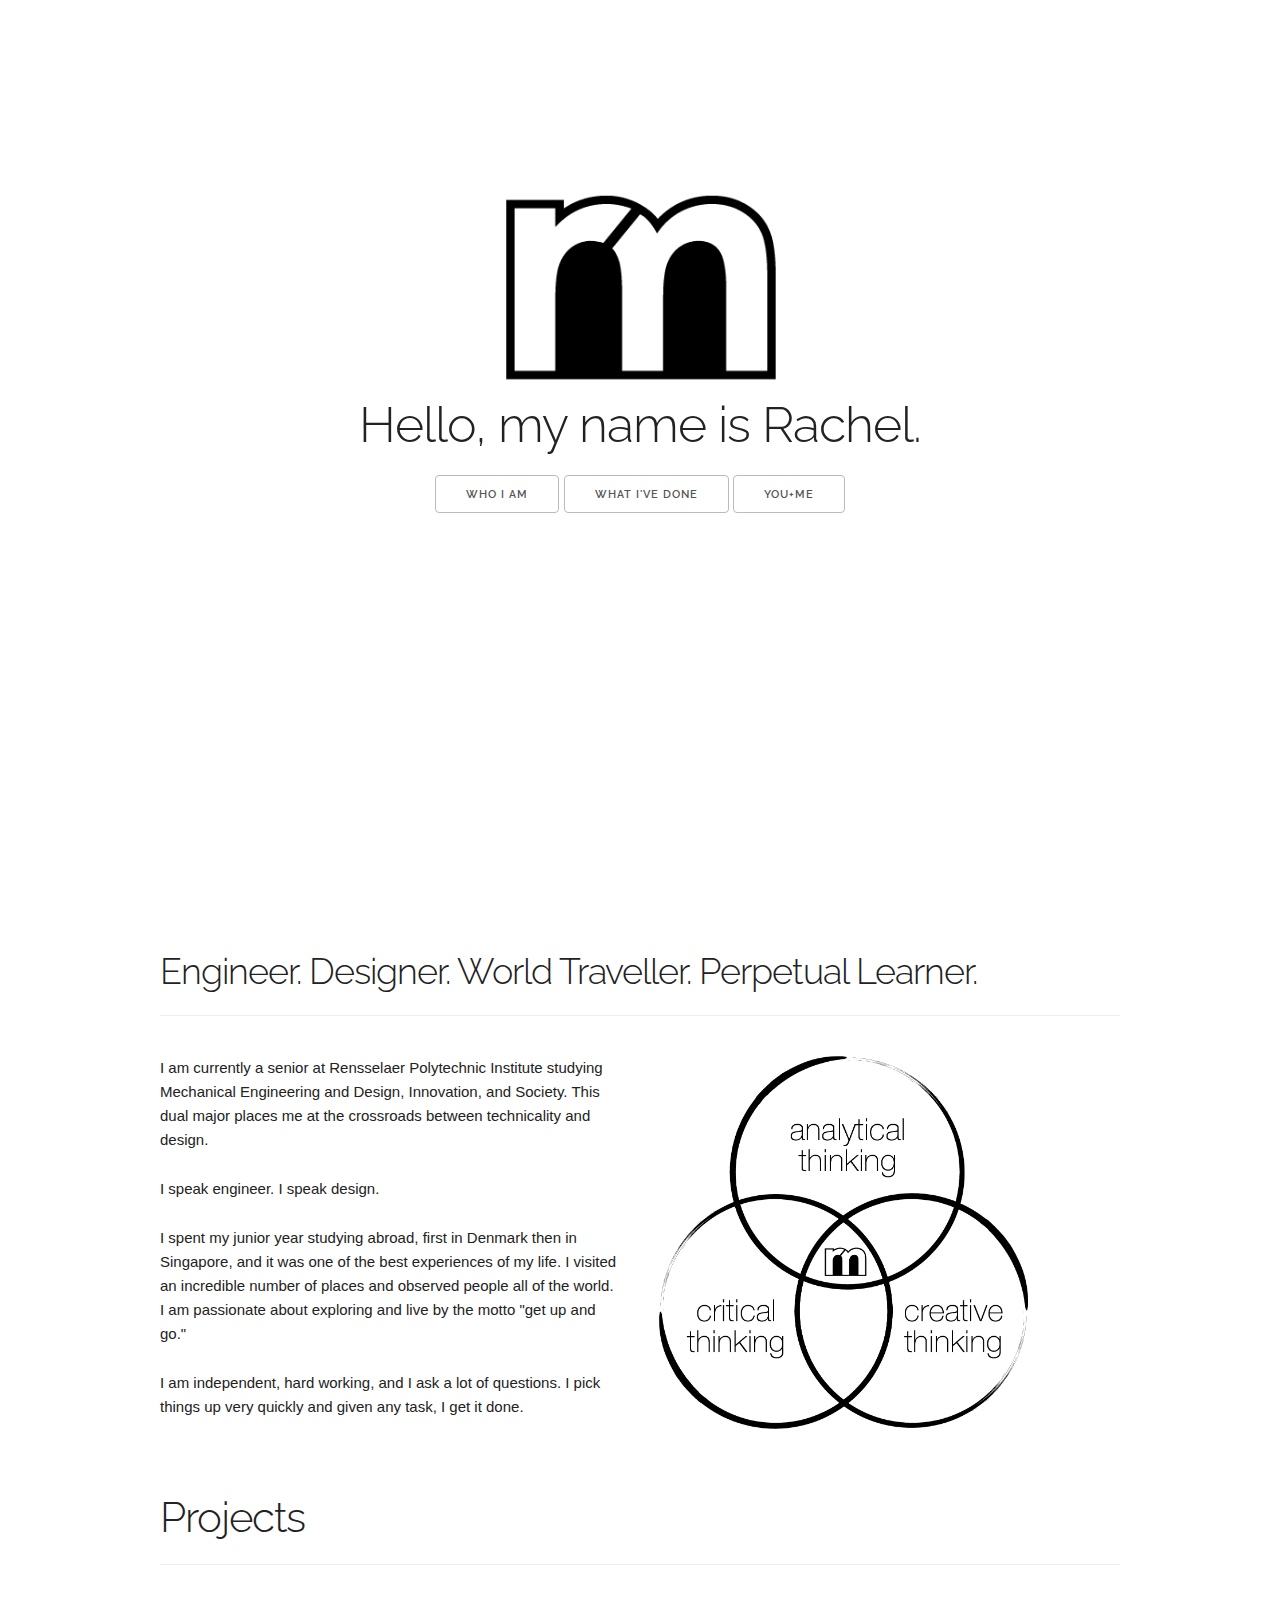
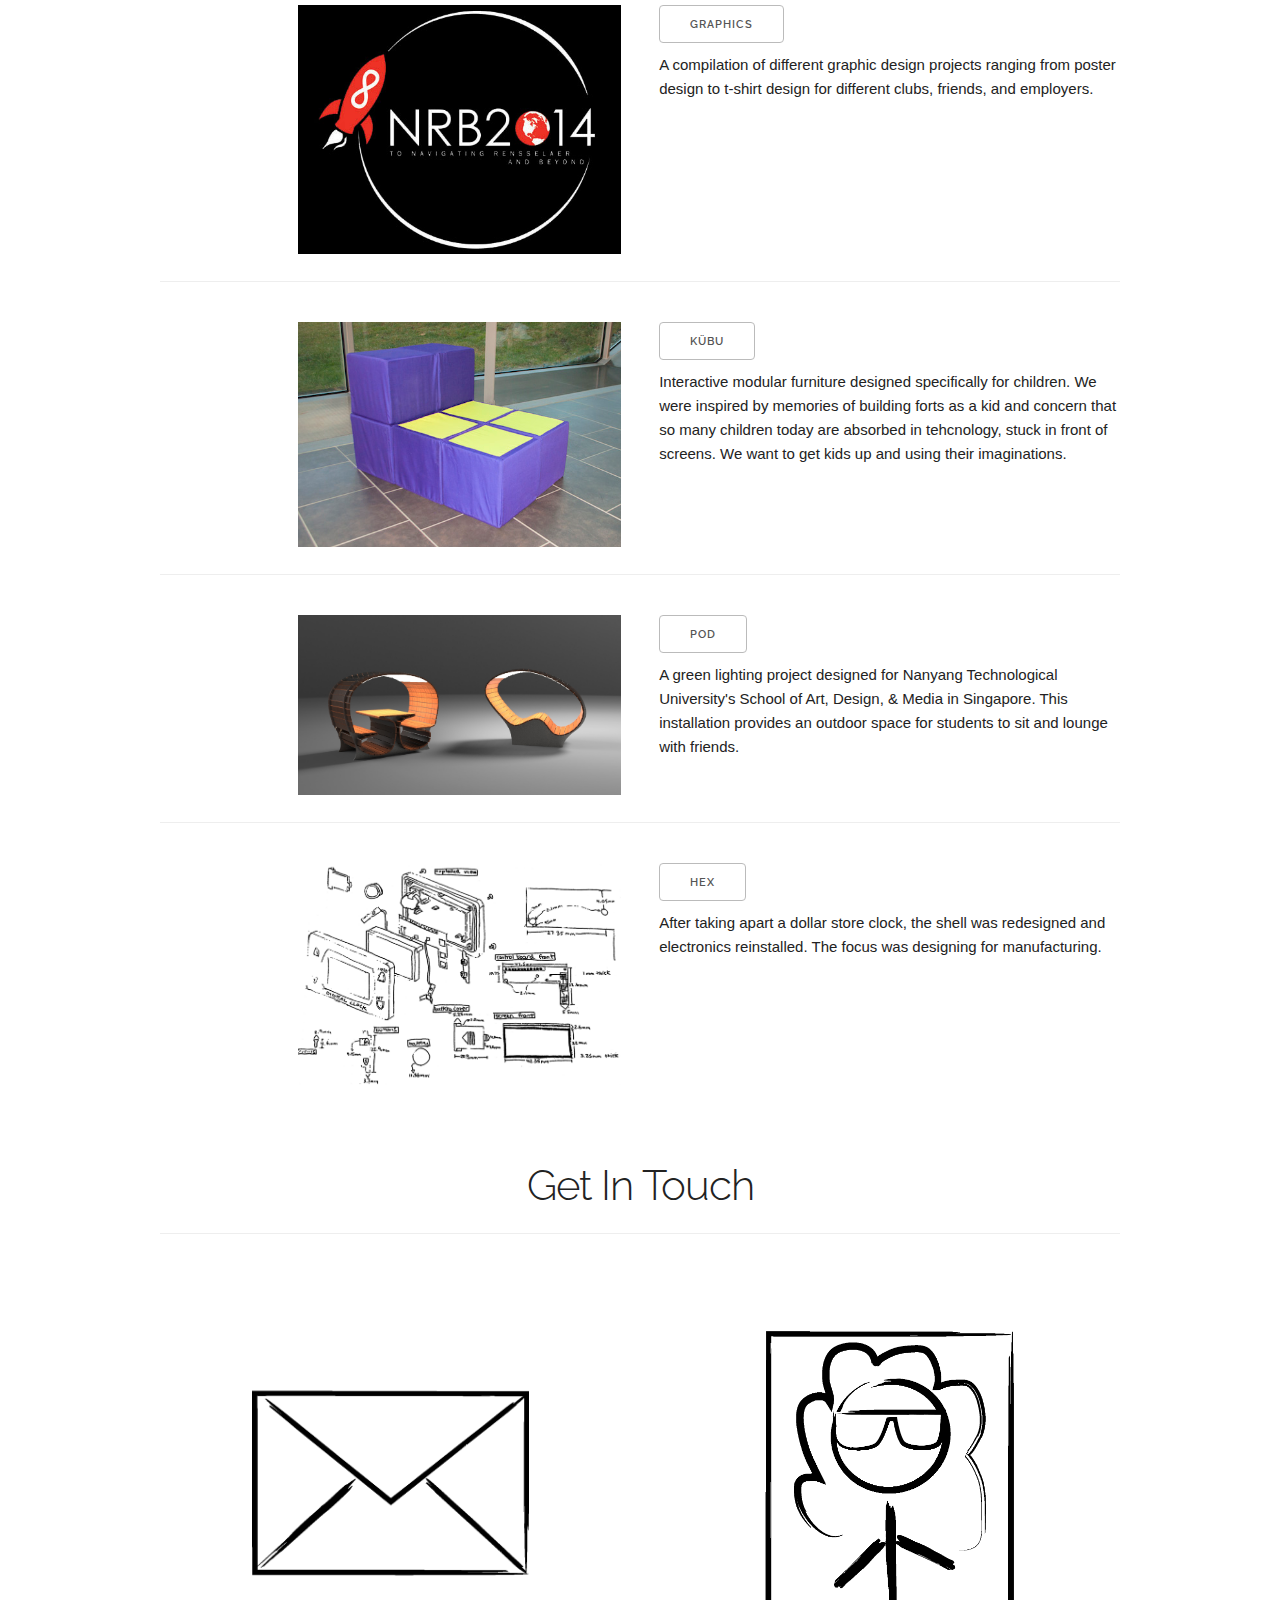
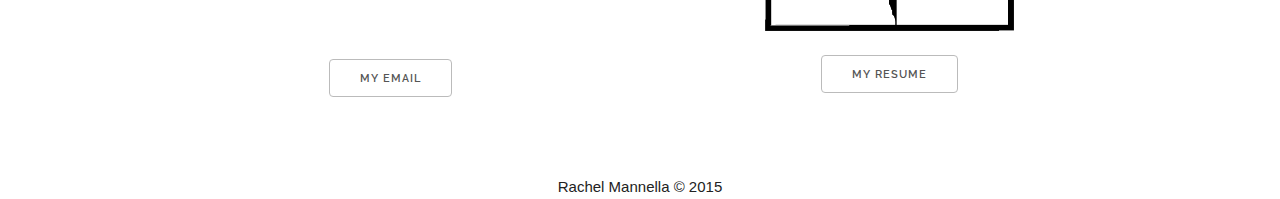
==== index.html @ 13cc635e "2016.03.10 21:33" ====
<!DOCTYPE html>

<html>

<link href='https://fonts.googleapis.com/css?family=Raleway' rel='stylesheet' type='text/css'>

<head>
	<title>I am Rachel.</title><link rel="shortcut icon"
       href="/images/favicon.ico">
    <meta property="og:image" content="images/logo.png" />
	<meta property="og:title" content="RachelMannella.com" />
	<meta property="og:description" content="Engineer. Designer." />
</head>
	
	<link type="text/css" rel="stylesheet" href="css/stylesheet.css">
  	<link rel="stylesheet" href="css/normalize.css">
 	<link rel="stylesheet" href="css/skeleton.css">

<!--
    <div></div>
    <nav class="navbar">
      <div class="container">
      	<ul>
      		<a href=""><li class="button">&laquo</li></a>
      		<a href=""><li class="button">&raquo</li></a>
      	</ul>
      </div>
    </nav>
-->

<body>
	<div class="container" id="home">
		<img src="images/logo.png">
		<h1>Hello, my name is Rachel.</h1>
		<ul>
      		<a href="#am"><li class="button">Who I am</li></a>
      		<a href="#done"><li class="button">What I've Done</li></a>
      		<a href="#contact"><li class="button">You+Me</li></a>
      	</ul>
<!--
      	<h4>Work-In Process...</h4>
      	<h5>(Don't mind the mess)</h5>
      -->
	</div>
	
	<div class="container" id="am">
		<br><br><h3>Engineer. Designer. World Traveller. Perpetual Learner.</h3>
		<div class="project">
			<div class="six columns">
				<p >I am currently a senior at Rensselaer Polytechnic Institute studying Mechanical Engineering and Design, Innovation, and Society. This dual major places me at the crossroads between technicality and design.</p>
				<p>I speak engineer. I speak design.</p>
				<p>I spent my junior year studying abroad, first in Denmark then in Singapore, and it was one of the best experiences of my life. I visited an incredible number of places and observed people all of the world. I am passionate about exploring and live by the motto "get up and go."</p> 
				<p>I am independent, hard working, and I ask a lot of questions. I pick things up very quickly and given any task, I get it done.</p>
			</div>
			<div class="six columns">
				<img src="images/venn.png" >
			</div>
		</div>
	</div>
	
	<div class="container" id="done">
		<br><br><h2>Projects</h2>
		<div class="project">
			<div class="six columns">
				<h6 class="onegraphic"><img src="images/graphic/orientation/tshirt-nrb2.jpg"></h6>
			</div>
			<div class="six columns">
				<a href="graphics.html"><h3 class="button">Graphics</h3></a>
				<p>A compilation of different graphic design projects ranging from poster design to t-shirt design for different clubs, friends, and employers.</p>
			</div>
		</div>
		<div class="project">
			<div class="six columns">
				<h6 class="onegraphic"><img src="images/kubu/DSC_0024.jpeg"></h6>
			</div>
			<div class="six columns">
				<a href="kubu.html"><h3 class="button">K&uumlbu</h3></a>
				<p>Interactive modular furniture designed specifically for children. We were inspired by memories of building forts as a kid and concern that so many children today are absorbed in tehcnology, stuck in front of screens. We want to get kids up and using their imaginations.</p>
			</div>
		</div>
		<div class="project">
			<div class="six columns">
				<h6 class="onegraphic"><img src="images/pod/keyshot-night.jpg"></h6>
			</div>
			<div class="six columns">
				<a href="pod.html"><h3 class="button">Pod</h3></a>
				<p>A green lighting project designed for Nanyang Technological University's School of Art, Design, & Media in Singapore. This installation provides an outdoor space for students to sit and lounge with friends.</p>
			</div>
		</div>
		<div class="project">
			<div class="six columns">
				<h6 class="onegraphic"><img src="images/hex/assembly_org.jpg"></h6>
			</div>
			<div class="six columns">
				<a href="hex.html"><h3 class="button">Hex</h3></a>
				<p>After taking apart a dollar store clock, the shell was redesigned and electronics reinstalled. The focus was designing for manufacturing.
			</div>
		</div>

		<!--
		<div class="project">
			<div class="six columns">
				<h6 class="onegraphic"><img src="images/toolbook/photo.JPG"></h6>
			</div>
			<div class="six columns">
				<a href="toolbook.html"><h3 class="button">ToolBook</h3></a>
				<p>The redesign of the pencil case, ToolBook is a similar shape to a textbook allowing for easy, non-bulky storage in a backpack.</p>
			</div>
		</div>
		-->
	</div>
	
	<div class="container" id="contact">
		<br><br><h2>Get In Touch</h2>
		<div class="project"></div>
		<div class="row">
			<div class="one-half column">
				<a href="mailto:mannella.r@gmail.com"><img src="images/mail.png"></a>
				<br><a href="mailto:mannella.r@gmail.com"><h4 class="button">My Email</h4></a>
			</div>
			<div class="one-half column">
				<a href="rmannella_resume.pdf"><img src="images/resume.png"></a>
				<br><a href="rmannella_resume.pdf"><h4 class="button">My Resume</h4></a>
				<br><br><br><br>
			</div>
		</div>		
	</div>

</body>

<footer>Rachel Mannella &copy 2015</footer>
---- css/stylesheet.css ----
@font-face {
  font-family: 'Raleway';
  font-style: normal;
  src: url(https://fonts.googleapis.com/css?family=Raleway);
}

/**.navbar {
	padding: 8px;
	text-align: left;
	top: 0px;
	width: 100%;
	background-color: white;
	height: 40px;
	z-index: 9999;
}**/

footer {
	text-align: center;
}

.container {
	width: 100%;
	text-align: left;
}

img {
	height: auto;
	width: 30%;
}

#am img {
	height: auto;
	width: 80%;
}

#home {
	padding-top: 15%;
	min-height: 100vh;
	text-align: center;
}

p {
	text-align: left;
}

.project {
	clear: both;
	text-align: left;
	border-top: 1px solid #eee;
	padding: 4rem 0;
  	margin-bottom: 0;
}

#contact {
	text-align: center;
}

#contact img {
	height: auto;
	width: 60%;
}

.onegraphic {
	text-align: right;
}

.onegraphic img {
	width: 70%;
	height: auto;
}

.twographic {
	text-align: right;
}

.twographic img {
	width: 100%;
	height: auto;
}

.graphic {
	text-align: center;

}

.graphic img {
	width: 70%;
	height: auto;
}
---- css/skeleton.css ----
/*
* Skeleton V2.0.4
* Copyright 2014, Dave Gamache
* www.getskeleton.com
* Free to use under the MIT license.
* http://www.opensource.org/licenses/mit-license.php
* 12/29/2014
*/


/* Table of contents
––––––––––––––––––––––––––––––––––––––––––––––––––
- Grid
- Base Styles
- Typography
- Links
- Buttons
- Forms
- Lists
- Code
- Tables
- Spacing
- Utilities
- Clearing
- Media Queries
*/


/* Grid
–––––––––––––––––––––––––––––––––––––––––––––––––– */
.container {
  position: relative;
  width: 100%;
  max-width: 960px;
  margin: 0 auto;
  padding: 0 20px;
  box-sizing: border-box; }
.column,
.columns {
  width: 100%;
  float: left;
  box-sizing: border-box; }

/* For devices larger than 400px */
@media (min-width: 400px) {
  .container {
    width: 85%;
    padding: 0; }
}

/* For devices larger than 550px */
@media (min-width: 550px) {
  .container {
    width: 80%; }
  .column,
  .columns {
    margin-left: 4%; }
  .column:first-child,
  .columns:first-child {
    margin-left: 0; }

  .one.column,
  .one.columns                    { width: 4.66666666667%; }
  .two.columns                    { width: 13.3333333333%; }
  .three.columns                  { width: 22%;            }
  .four.columns                   { width: 30.6666666667%; }
  .five.columns                   { width: 39.3333333333%; }
  .six.columns                    { width: 48%;            }
  .seven.columns                  { width: 56.6666666667%; }
  .eight.columns                  { width: 65.3333333333%; }
  .nine.columns                   { width: 74.0%;          }
  .ten.columns                    { width: 82.6666666667%; }
  .eleven.columns                 { width: 91.3333333333%; }
  .twelve.columns                 { width: 100%; margin-left: 0; }

  .one-third.column               { width: 30.6666666667%; }
  .two-thirds.column              { width: 65.3333333333%; }

  .one-half.column                { width: 48%; }

  /* Offsets */
  .offset-by-one.column,
  .offset-by-one.columns          { margin-left: 8.66666666667%; }
  .offset-by-two.column,
  .offset-by-two.columns          { margin-left: 17.3333333333%; }
  .offset-by-three.column,
  .offset-by-three.columns        { margin-left: 26%;            }
  .offset-by-four.column,
  .offset-by-four.columns         { margin-left: 34.6666666667%; }
  .offset-by-five.column,
  .offset-by-five.columns         { margin-left: 43.3333333333%; }
  .offset-by-six.column,
  .offset-by-six.columns          { margin-left: 52%;            }
  .offset-by-seven.column,
  .offset-by-seven.columns        { margin-left: 60.6666666667%; }
  .offset-by-eight.column,
  .offset-by-eight.columns        { margin-left: 69.3333333333%; }
  .offset-by-nine.column,
  .offset-by-nine.columns         { margin-left: 78.0%;          }
  .offset-by-ten.column,
  .offset-by-ten.columns          { margin-left: 86.6666666667%; }
  .offset-by-eleven.column,
  .offset-by-eleven.columns       { margin-left: 95.3333333333%; }

  .offset-by-one-third.column,
  .offset-by-one-third.columns    { margin-left: 34.6666666667%; }
  .offset-by-two-thirds.column,
  .offset-by-two-thirds.columns   { margin-left: 69.3333333333%; }

  .offset-by-one-half.column,
  .offset-by-one-half.columns     { margin-left: 52%; }

}


/* Base Styles
–––––––––––––––––––––––––––––––––––––––––––––––––– */
/* NOTE
html is set to 62.5% so that all the REM measurements throughout Skeleton
are based on 10px sizing. So basically 1.5rem = 15px :) */
html {
  font-size: 62.5%; }
body {
  font-size: 1.5em; /* currently ems cause chrome bug misinterpreting rems on body element */
  line-height: 1.6;
  font-weight: 400;
  font-family: "Raleway", "HelveticaNeue", "Helvetica Neue", Helvetica, Arial, sans-serif;
  color: #222; }


/* Typography
–––––––––––––––––––––––––––––––––––––––––––––––––– */
h1, h2, h3, h4, h5, h6 {
  margin-top: 0;
  margin-bottom: 2rem;
  font-weight: 300; }
h1 { font-size: 4.0rem; line-height: 1.2;  letter-spacing: -.1rem;}
h2 { font-size: 3.6rem; line-height: 1.25; letter-spacing: -.1rem; }
h3 { font-size: 3.0rem; line-height: 1.3;  letter-spacing: -.1rem; }
h4 { font-size: 2.4rem; line-height: 1.35; letter-spacing: -.08rem; }
h5 { font-size: 1.8rem; line-height: 1.5;  letter-spacing: -.05rem; }
h6 { font-size: 1.5rem; line-height: 1.6;  letter-spacing: 0; }

/* Larger than phablet */
@media (min-width: 550px) {
  h1 { font-size: 5.0rem; }
  h2 { font-size: 4.2rem; }
  h3 { font-size: 3.6rem; }
  h4 { font-size: 3.0rem; }
  h5 { font-size: 2.4rem; }
  h6 { font-size: 1.5rem; }
}

p {
  margin-top: 0; }


/* Links
–––––––––––––––––––––––––––––––––––––––––––––––––– */
a {
  color: #1EAEDB; }
a:hover {
  color: #0FA0CE; }


/* Buttons
–––––––––––––––––––––––––––––––––––––––––––––––––– */
.button,
button,
input[type="submit"],
input[type="reset"],
input[type="button"] {
  display: inline-block;
  height: 38px;
  padding: 0 30px;
  color: #555;
  text-align: center;
  font-size: 11px;
  font-weight: 600;
  line-height: 38px;
  letter-spacing: .1rem;
  text-transform: uppercase;
  text-decoration: none;
  white-space: nowrap;
  background-color: transparent;
  border-radius: 4px;
  border: 1px solid #bbb;
  cursor: pointer;
  box-sizing: border-box; }
.button:hover,
button:hover,
input[type="submit"]:hover,
input[type="reset"]:hover,
input[type="button"]:hover,
.button:focus,
button:focus,
input[type="submit"]:focus,
input[type="reset"]:focus,
input[type="button"]:focus {
  color: #333;
  border-color: #888;
  outline: 0; }
.button.button-primary,
button.button-primary,
input[type="submit"].button-primary,
input[type="reset"].button-primary,
input[type="button"].button-primary {
  color: #FFF;
  background-color: #33C3F0;
  border-color: #33C3F0; }
.button.button-primary:hover,
button.button-primary:hover,
input[type="submit"].button-primary:hover,
input[type="reset"].button-primary:hover,
input[type="button"].button-primary:hover,
.button.button-primary:focus,
button.button-primary:focus,
input[type="submit"].button-primary:focus,
input[type="reset"].button-primary:focus,
input[type="button"].button-primary:focus {
  color: #FFF;
  background-color: #1EAEDB;
  border-color: #1EAEDB; }


/* Forms
–––––––––––––––––––––––––––––––––––––––––––––––––– */
input[type="email"],
input[type="number"],
input[type="search"],
input[type="text"],
input[type="tel"],
input[type="url"],
input[type="password"],
textarea,
select {
  height: 38px;
  padding: 6px 10px; /* The 6px vertically centers text on FF, ignored by Webkit */
  background-color: #fff;
  border: 1px solid #D1D1D1;
  border-radius: 4px;
  box-shadow: none;
  box-sizing: border-box; }
/* Removes awkward default styles on some inputs for iOS */
input[type="email"],
input[type="number"],
input[type="search"],
input[type="text"],
input[type="tel"],
input[type="url"],
input[type="password"],
textarea {
  -webkit-appearance: none;
     -moz-appearance: none;
          appearance: none; }
textarea {
  min-height: 65px;
  padding-top: 6px;
  padding-bottom: 6px; }
input[type="email"]:focus,
input[type="number"]:focus,
input[type="search"]:focus,
input[type="text"]:focus,
input[type="tel"]:focus,
input[type="url"]:focus,
input[type="password"]:focus,
textarea:focus,
select:focus {
  border: 1px solid #33C3F0;
  outline: 0; }
label,
legend {
  display: block;
  margin-bottom: .5rem;
  font-weight: 600; }
fieldset {
  padding: 0;
  border-width: 0; }
input[type="checkbox"],
input[type="radio"] {
  display: inline; }
label > .label-body {
  display: inline-block;
  margin-left: .5rem;
  font-weight: normal; }


/* Lists
–––––––––––––––––––––––––––––––––––––––––––––––––– */
ul {
  list-style: circle inside; }
ol {
  list-style: decimal inside; }
ol, ul {
  padding-left: 0;
  margin-top: 0; }
ul ul,
ul ol,
ol ol,
ol ul {
  margin: 1.5rem 0 1.5rem 3rem;
  font-size: 90%; }
li {
  margin-bottom: 1rem; }


/* Code
–––––––––––––––––––––––––––––––––––––––––––––––––– */
code {
  padding: .2rem .5rem;
  margin: 0 .2rem;
  font-size: 90%;
  white-space: nowrap;
  background: #F1F1F1;
  border: 1px solid #E1E1E1;
  border-radius: 4px; }
pre > code {
  display: block;
  padding: 1rem 1.5rem;
  white-space: pre; }


/* Tables
–––––––––––––––––––––––––––––––––––––––––––––––––– */
th,
td {
  padding: 12px 15px;
  text-align: left;
  border-bottom: 1px solid #E1E1E1; }
th:first-child,
td:first-child {
  padding-left: 0; }
th:last-child,
td:last-child {
  padding-right: 0; }


/* Spacing
–––––––––––––––––––––––––––––––––––––––––––––––––– */
button,
.button {
  margin-bottom: 1rem; }
input,
textarea,
select,
fieldset {
  margin-bottom: 1.5rem; }
pre,
blockquote,
dl,
figure,
table,
p,
ul,
ol,
form {
  margin-bottom: 2.5rem; }


/* Utilities
–––––––––––––––––––––––––––––––––––––––––––––––––– */
.u-full-width {
  width: 100%;
  box-sizing: border-box; }
.u-max-full-width {
  max-width: 100%;
  box-sizing: border-box; }
.u-pull-right {
  float: right; }
.u-pull-left {
  float: left; }


/* Misc
–––––––––––––––––––––––––––––––––––––––––––––––––– */
hr {
  margin-top: 3rem;
  margin-bottom: 3.5rem;
  border-width: 0;
  border-top: 1px solid #E1E1E1; }


/* Clearing
–––––––––––––––––––––––––––––––––––––––––––––––––– */

/* Self Clearing Goodness */
.container:after,
.row:after,
.u-cf {
  content: "";
  display: table;
  clear: both; }


/* Media Queries
–––––––––––––––––––––––––––––––––––––––––––––––––– */
/*
Note: The best way to structure the use of media queries is to create the queries
near the relevant code. For example, if you wanted to change the styles for buttons
on small devices, paste the mobile query code up in the buttons section and style it
there.
*/


/* Larger than mobile */
@media (min-width: 400px) {}

/* Larger than phablet (also point when grid becomes active) */
@media (min-width: 550px) {}

/* Larger than tablet */
@media (min-width: 750px) {}

/* Larger than desktop */
@media (min-width: 1000px) {}

/* Larger than Desktop HD */
@media (min-width: 1200px) {}
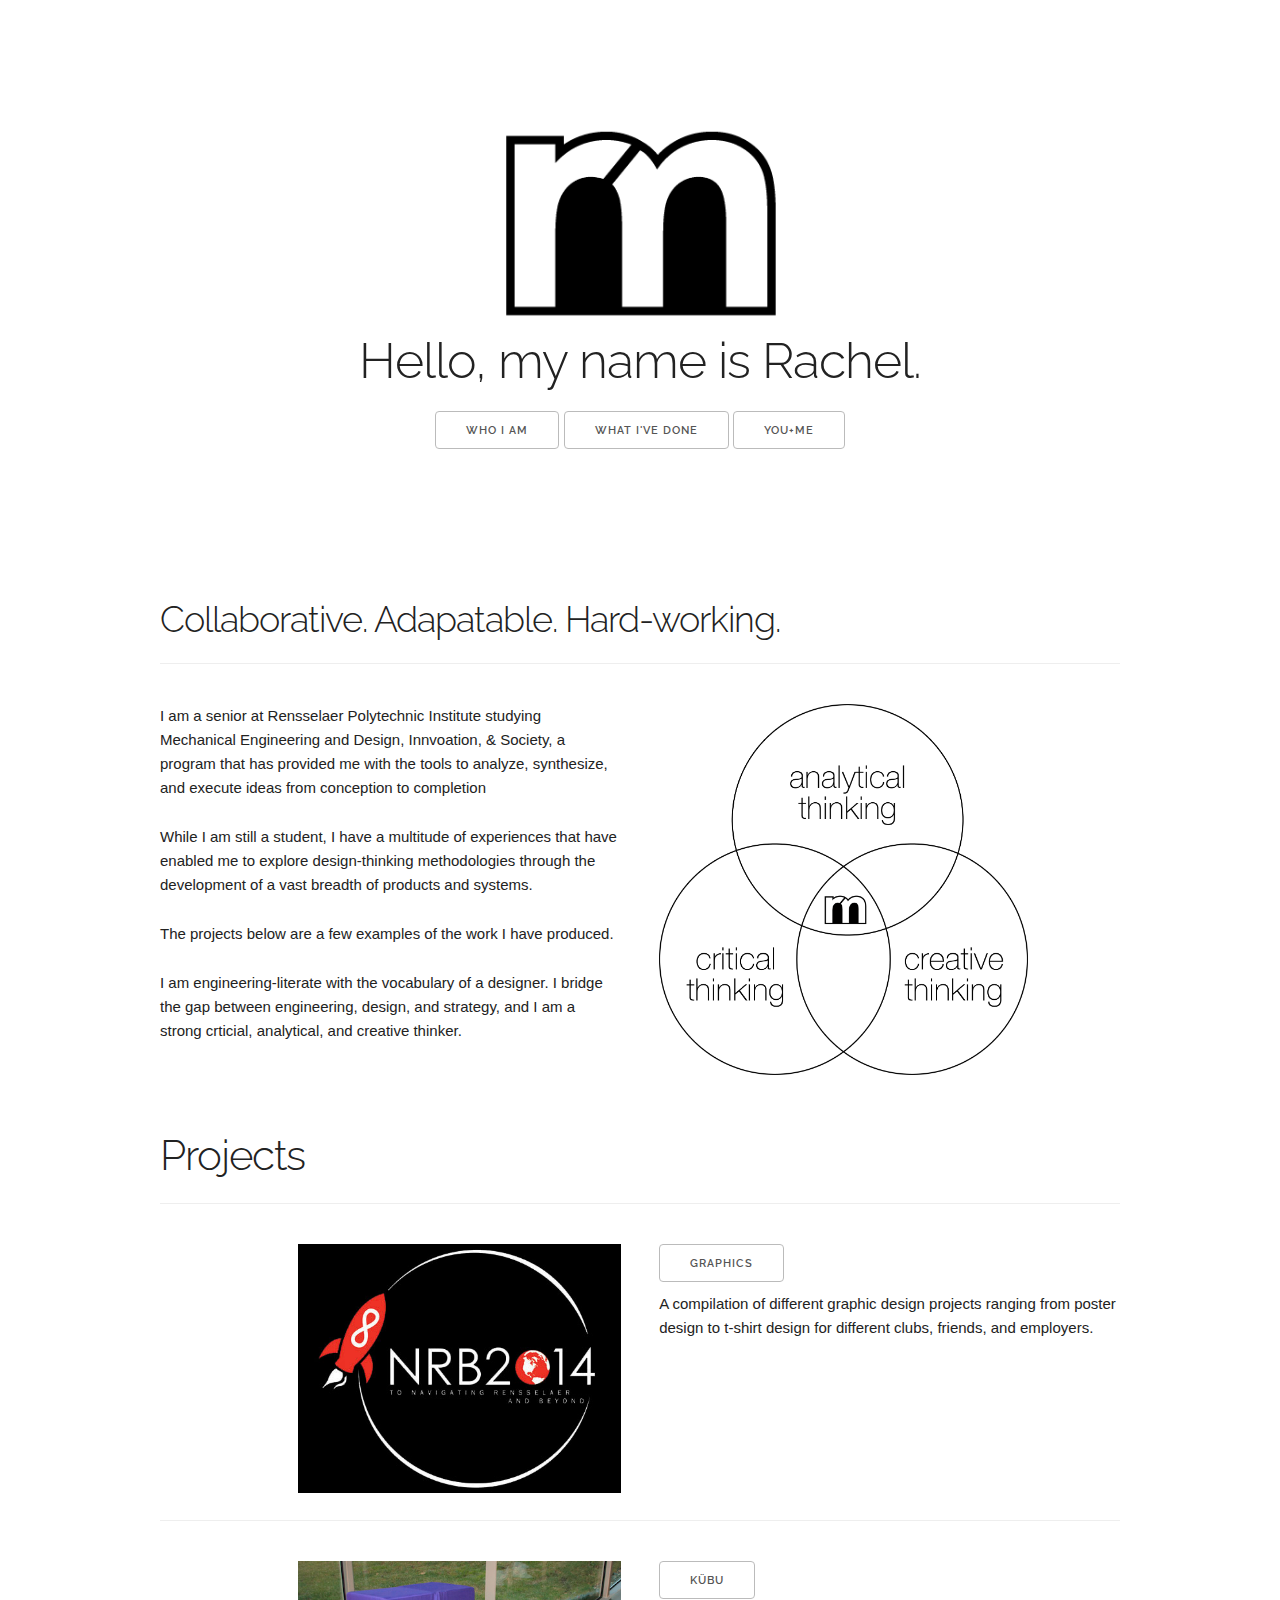
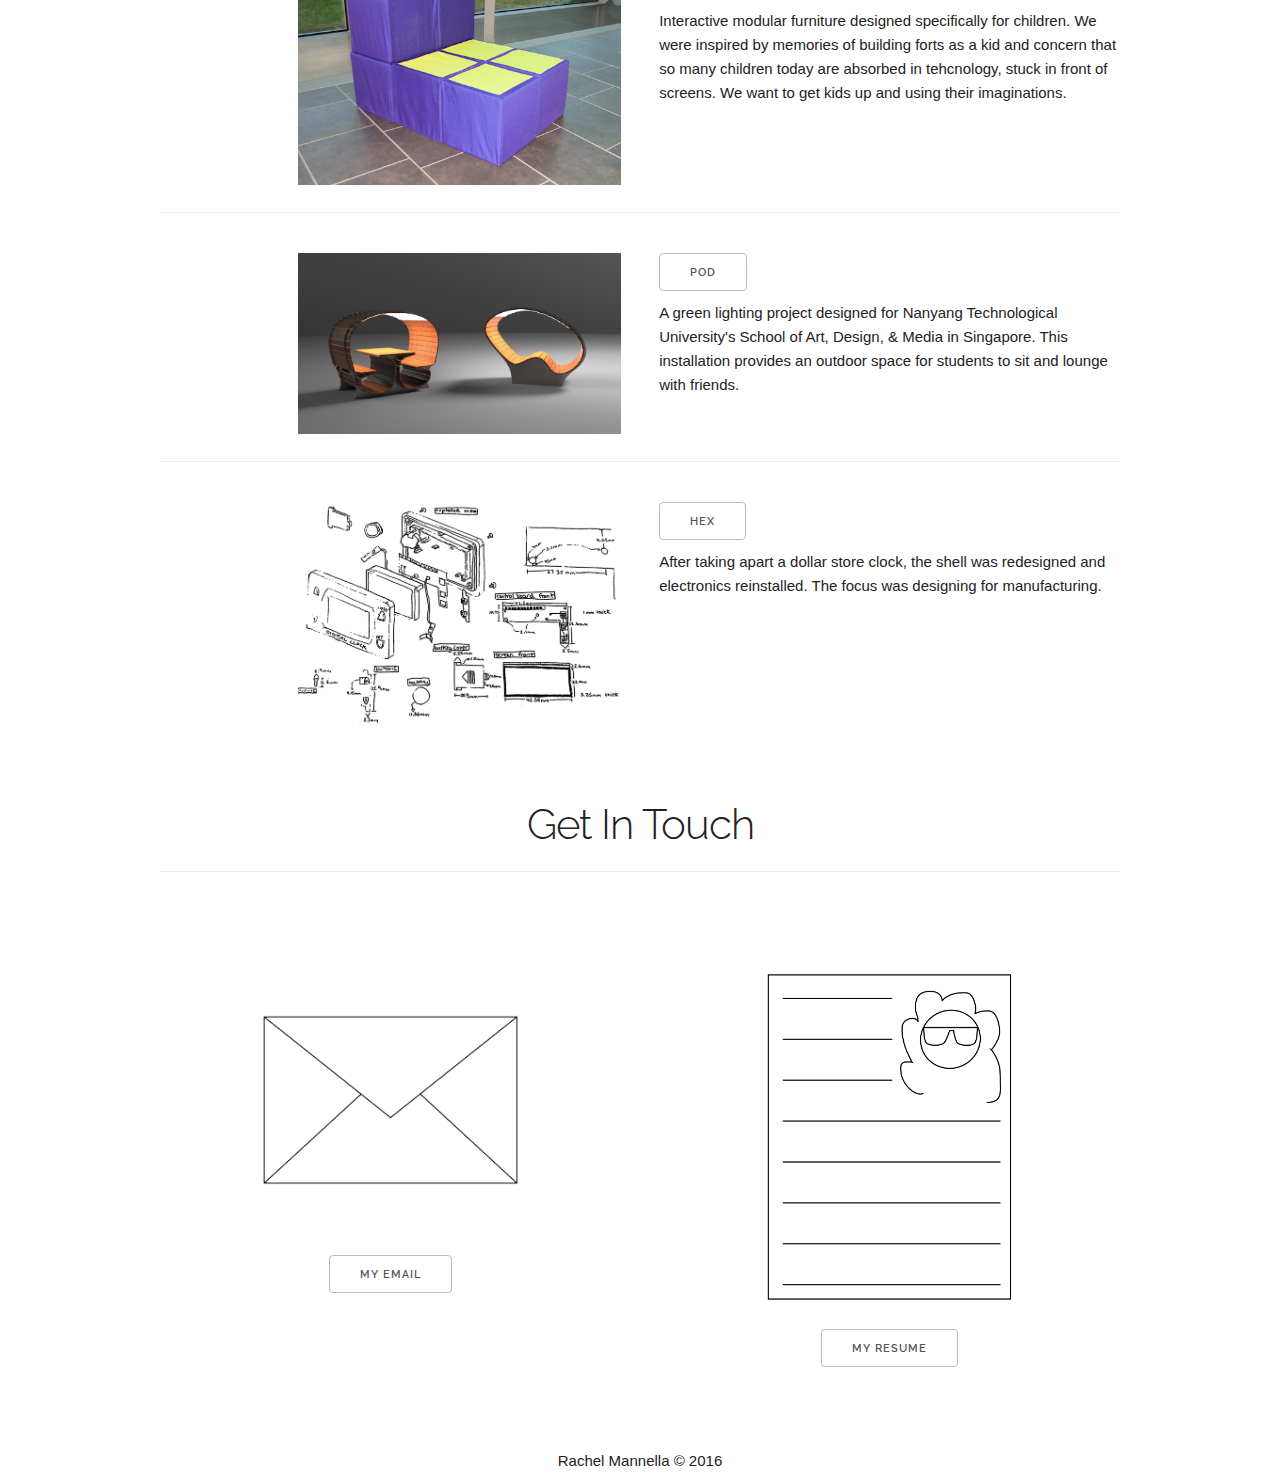
==== commit 907e2708: "2016.4.13 21:24" ====
--- a/index.html
+++ b/index.html
@@ -44,13 +44,18 @@
 	</div>
 	
 	<div class="container" id="am">
-		<br><br><h3>Engineer. Designer. World Traveller. Perpetual Learner.</h3>
+		<br><br><h3>Collaborative. Adapatable. Hard-working.</h3>
 		<div class="project">
 			<div class="six columns">
-				<p >I am currently a senior at Rensselaer Polytechnic Institute studying Mechanical Engineering and Design, Innovation, and Society. This dual major places me at the crossroads between technicality and design.</p>
-				<p>I speak engineer. I speak design.</p>
-				<p>I spent my junior year studying abroad, first in Denmark then in Singapore, and it was one of the best experiences of my life. I visited an incredible number of places and observed people all of the world. I am passionate about exploring and live by the motto "get up and go."</p> 
-				<p>I am independent, hard working, and I ask a lot of questions. I pick things up very quickly and given any task, I get it done.</p>
+				<p>I am a senior at Rensselaer Polytechnic Institute studying Mechanical Engineering and Design, Innvoation, & Society, a program that has provided me with the tools to analyze, synthesize, and execute ideas from conception to completion</p>
+
+
+				<p>While I am still a student, I have a multitude of experiences that have enabled me to explore design-thinking methodologies through the development of a vast breadth of products and systems.</p>
+
+				<p>The projects below are a few examples of the work I have produced.</p>
+				
+				<p>I am engineering-literate with the vocabulary of a designer. I bridge the gap between engineering, design, and strategy, and I am a strong crticial, analytical, and creative thinker.</p>
+
 			</div>
 			<div class="six columns">
 				<img src="images/venn.png" >
@@ -128,4 +133,4 @@
 
 </body>
 
-<footer>Rachel Mannella &copy 2015</footer>+<footer>Rachel Mannella &copy 2016</footer>--- a/css/stylesheet.css
+++ b/css/stylesheet.css
@@ -34,8 +34,8 @@
 }
 
 #home {
-	padding-top: 15%;
-	min-height: 100vh;
+	padding-top: 10%;
+	padding-bottom: 5%;
 	text-align: center;
 }
 
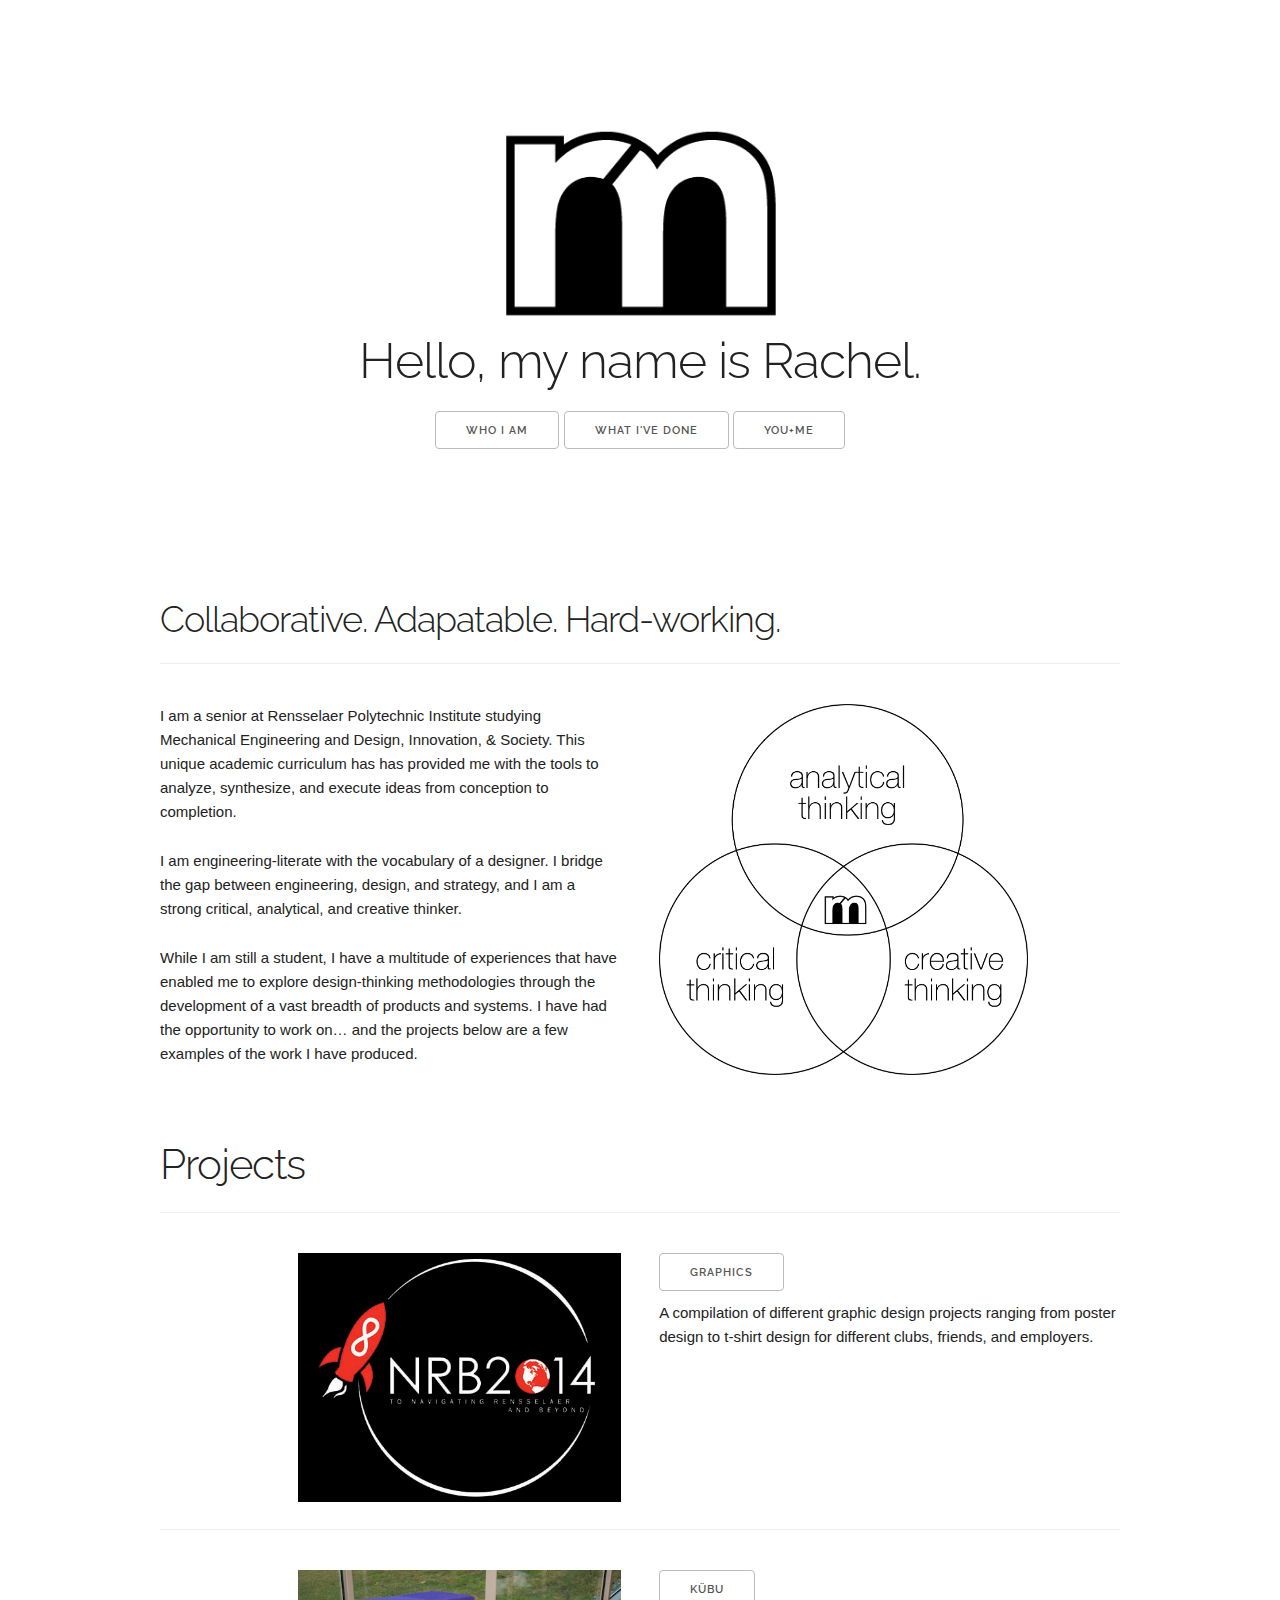
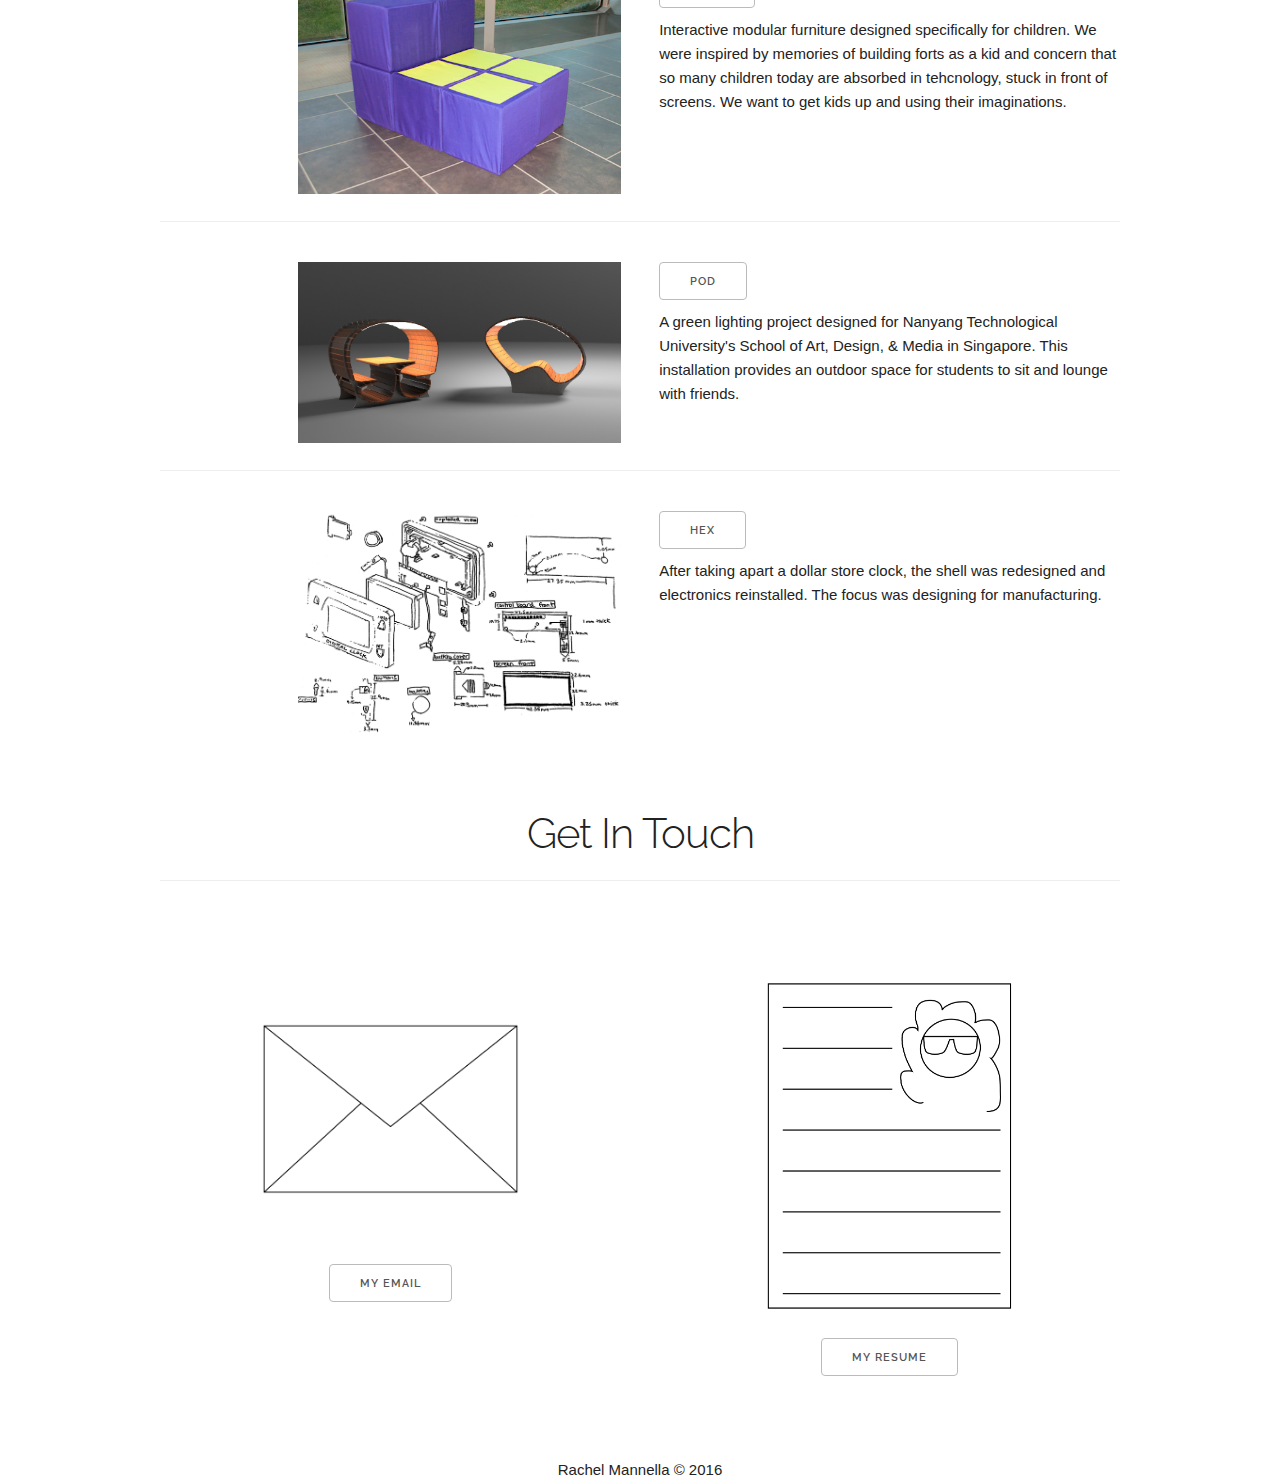
==== commit ecba6257: "2016.4.17 23:32" ====
--- a/index.html
+++ b/index.html
@@ -47,15 +47,11 @@
 		<br><br><h3>Collaborative. Adapatable. Hard-working.</h3>
 		<div class="project">
 			<div class="six columns">
-				<p>I am a senior at Rensselaer Polytechnic Institute studying Mechanical Engineering and Design, Innvoation, & Society, a program that has provided me with the tools to analyze, synthesize, and execute ideas from conception to completion</p>
+				<p>I am a senior at Rensselaer Polytechnic Institute studying Mechanical Engineering and Design, Innovation, & Society. This unique academic curriculum has has provided me with the tools to analyze, synthesize, and execute ideas from conception to completion.</p>
 
+				<p>I am engineering-literate with the vocabulary of a designer. I bridge the gap between engineering, design, and strategy, and I am a strong critical, analytical, and creative thinker.</p>
 
-				<p>While I am still a student, I have a multitude of experiences that have enabled me to explore design-thinking methodologies through the development of a vast breadth of products and systems.</p>
-
-				<p>The projects below are a few examples of the work I have produced.</p>
-				
-				<p>I am engineering-literate with the vocabulary of a designer. I bridge the gap between engineering, design, and strategy, and I am a strong crticial, analytical, and creative thinker.</p>
-
+				<p>While I am still a student, I have a multitude of experiences that have enabled me to explore design-thinking methodologies through the development of a vast breadth of products and systems. I have had the opportunity to work on… and the projects below are a few examples of the work I have produced.</p>
 			</div>
 			<div class="six columns">
 				<img src="images/venn.png" >
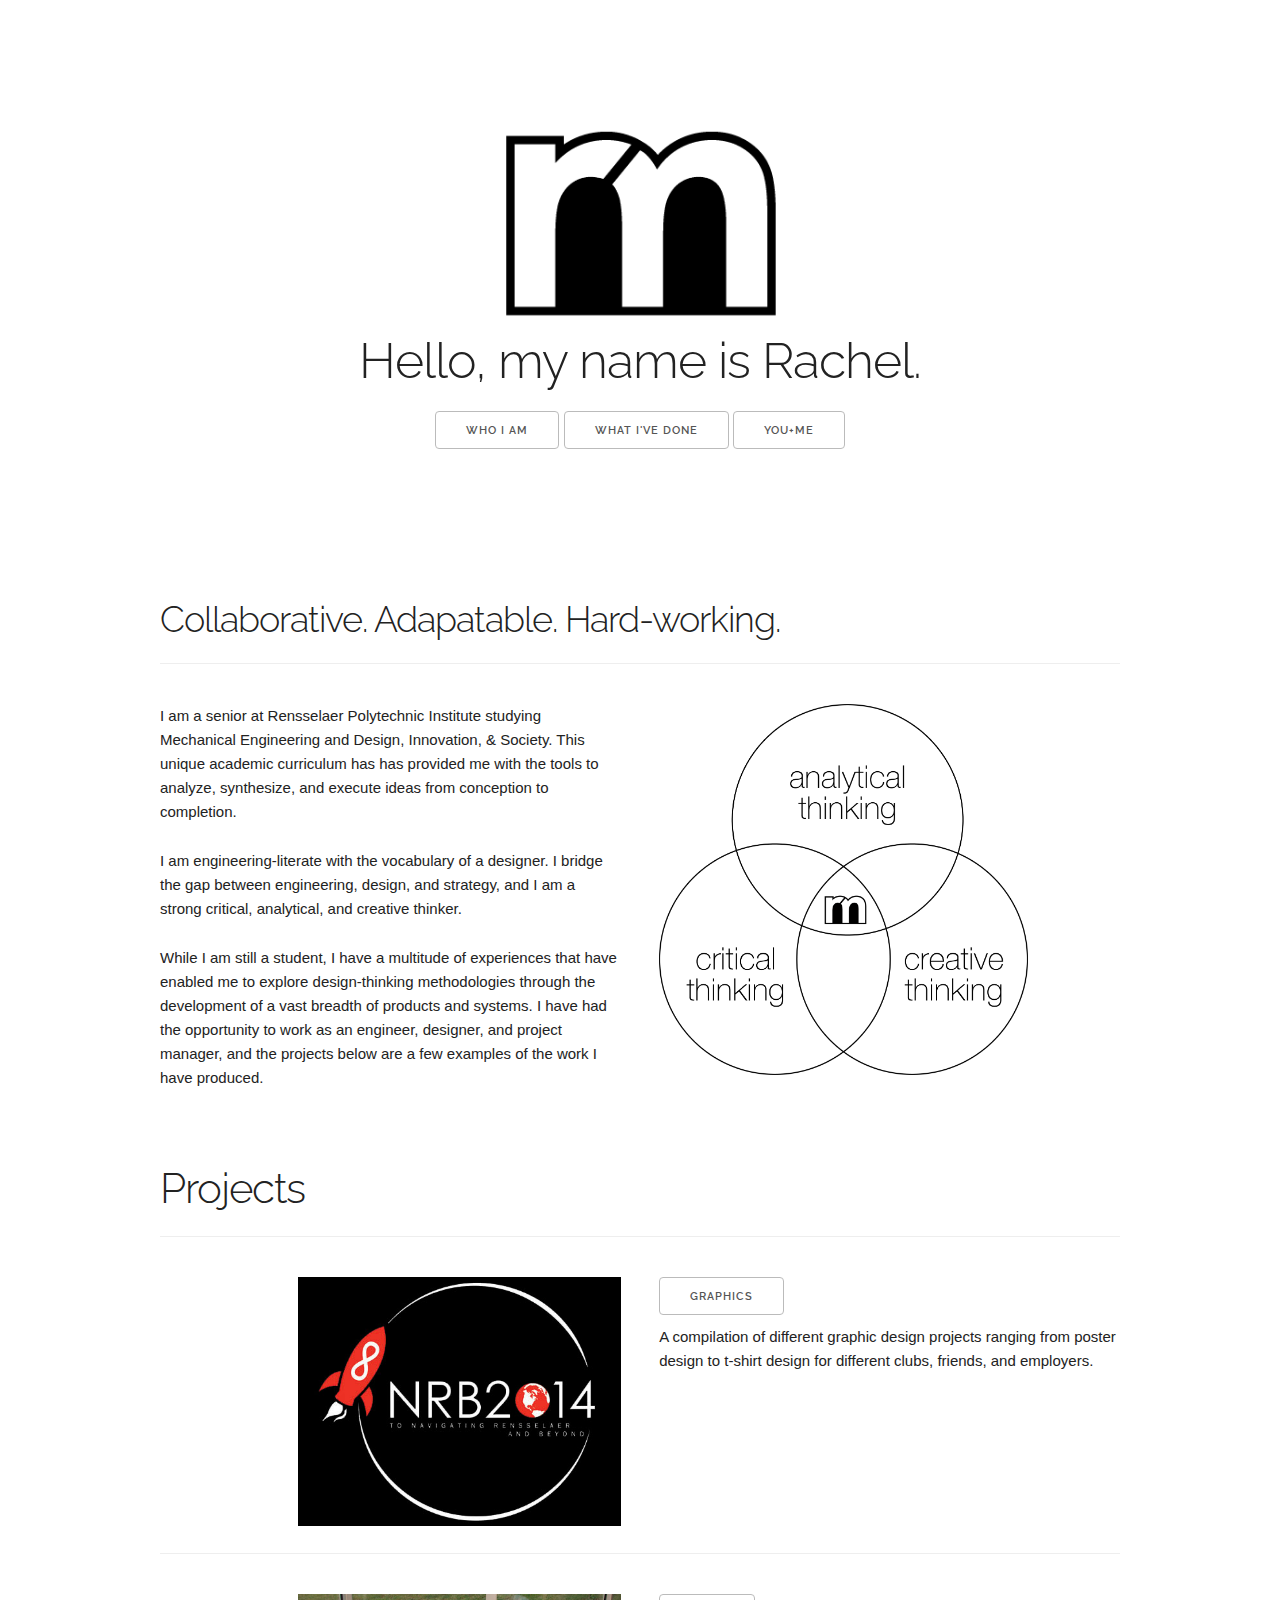
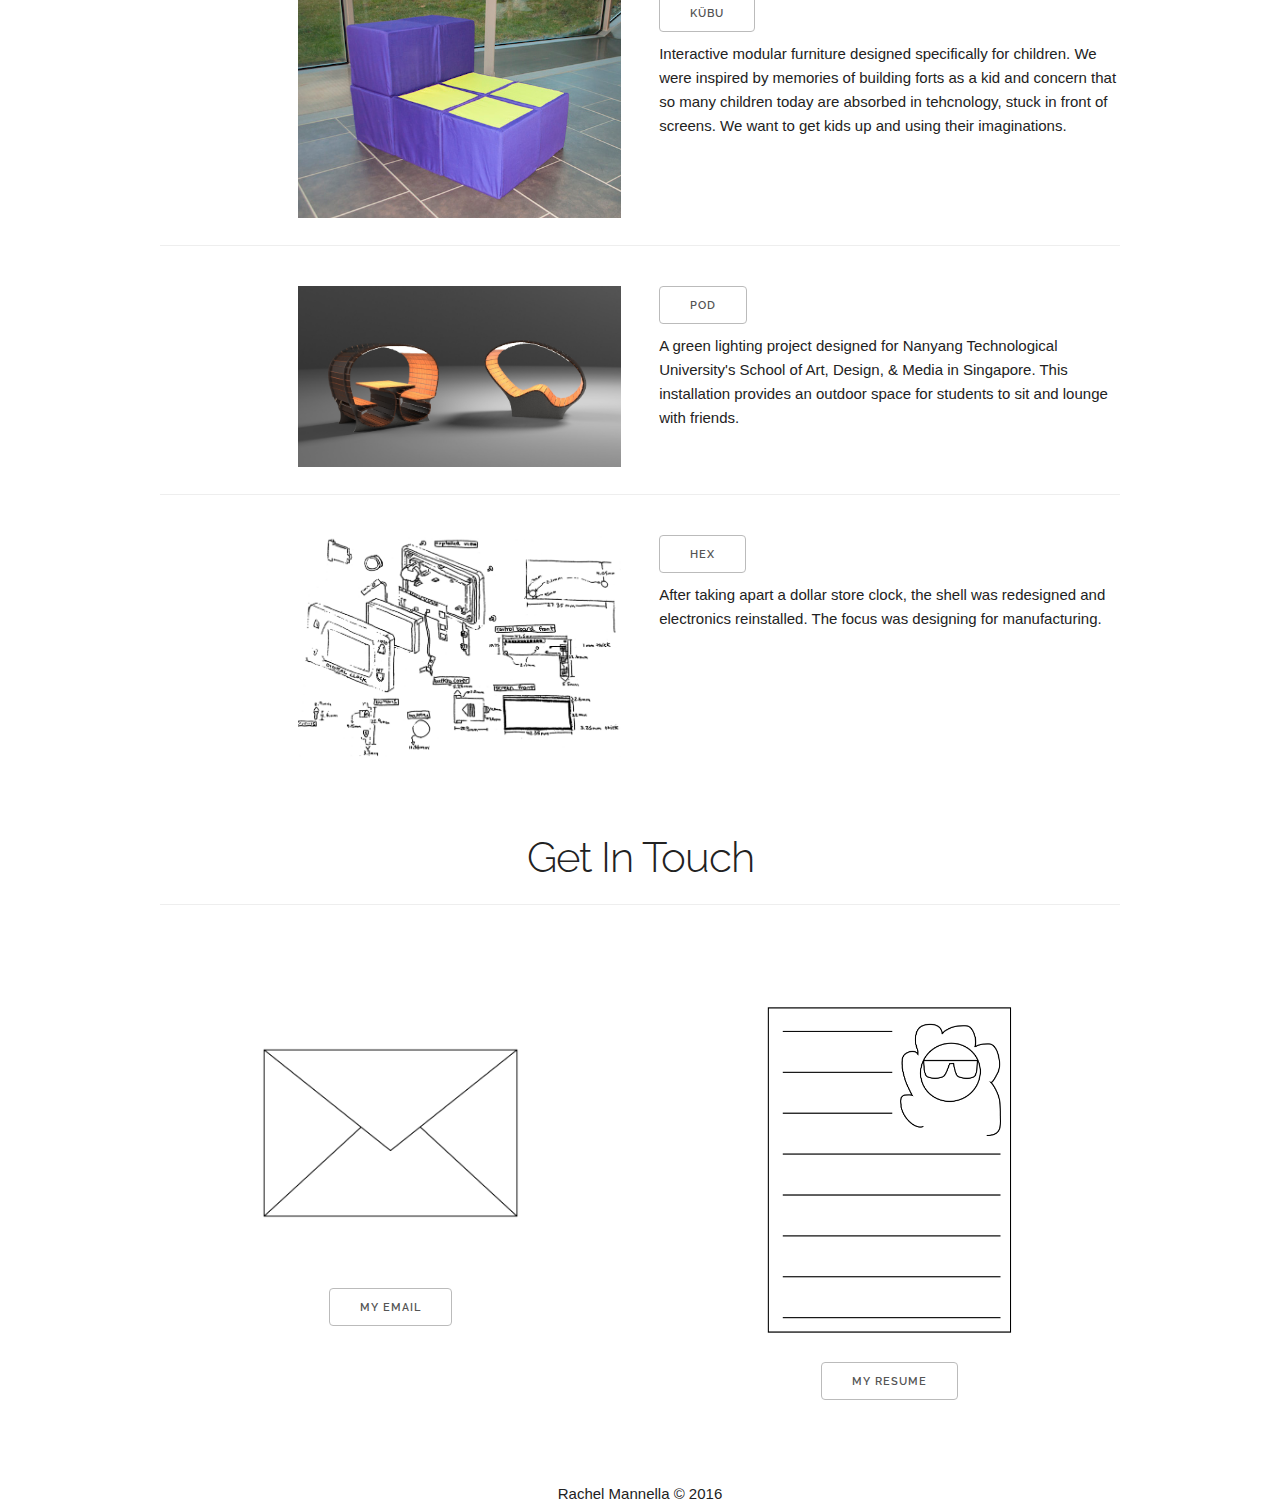
==== commit 2c8f68cc: "2016.4.17 23:37" ====
--- a/index.html
+++ b/index.html
@@ -51,7 +51,7 @@
 
 				<p>I am engineering-literate with the vocabulary of a designer. I bridge the gap between engineering, design, and strategy, and I am a strong critical, analytical, and creative thinker.</p>
 
-				<p>While I am still a student, I have a multitude of experiences that have enabled me to explore design-thinking methodologies through the development of a vast breadth of products and systems. I have had the opportunity to work on… and the projects below are a few examples of the work I have produced.</p>
+				<p>While I am still a student, I have a multitude of experiences that have enabled me to explore design-thinking methodologies through the development of a vast breadth of products and systems. I have had the opportunity to work as an engineer, designer, and project manager, and the projects below are a few examples of the work I have produced.</p>
 			</div>
 			<div class="six columns">
 				<img src="images/venn.png" >
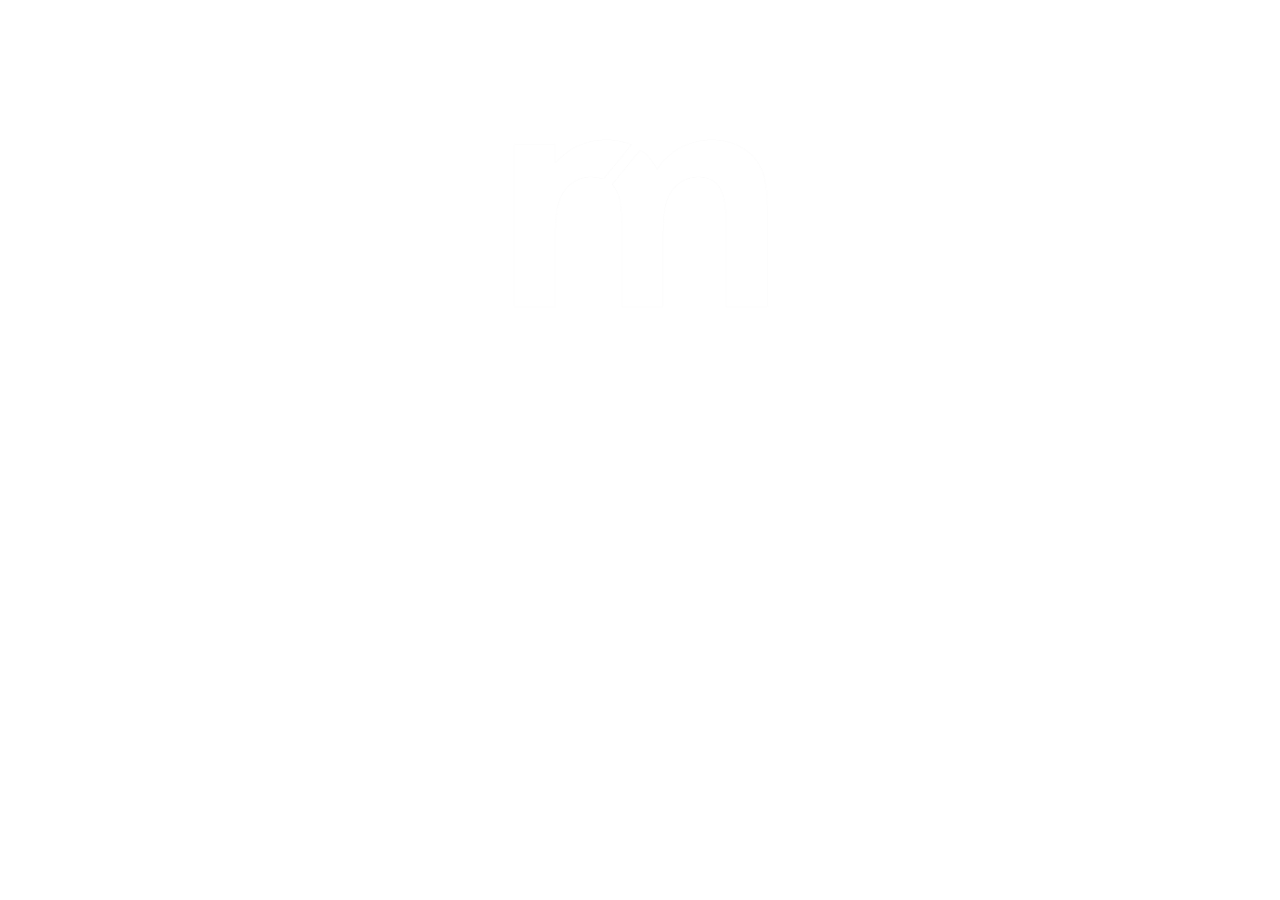
==== commit 742abc88: "update RRR" ====
--- a/index.html
+++ b/index.html
@@ -5,11 +5,7 @@
 <link href='https://fonts.googleapis.com/css?family=Raleway' rel='stylesheet' type='text/css'>
 
 <head>
-	<title>I am Rachel.</title><link rel="shortcut icon"
-       href="/images/favicon.ico">
-    <meta property="og:image" content="images/logo.png" />
-	<meta property="og:title" content="RachelMannella.com" />
-	<meta property="og:description" content="Engineer. Designer." />
+
 </head>
 	
 	<link type="text/css" rel="stylesheet" href="css/stylesheet.css">
@@ -31,102 +27,7 @@
 <body>
 	<div class="container" id="home">
 		<img src="images/logo.png">
-		<h1>Hello, my name is Rachel.</h1>
-		<ul>
-      		<a href="#am"><li class="button">Who I am</li></a>
-      		<a href="#done"><li class="button">What I've Done</li></a>
-      		<a href="#contact"><li class="button">You+Me</li></a>
-      	</ul>
-<!--
-      	<h4>Work-In Process...</h4>
-      	<h5>(Don't mind the mess)</h5>
-      -->
-	</div>
-	
-	<div class="container" id="am">
-		<br><br><h3>Collaborative. Adapatable. Hard-working.</h3>
-		<div class="project">
-			<div class="six columns">
-				<p>I am a senior at Rensselaer Polytechnic Institute studying Mechanical Engineering and Design, Innovation, & Society. This unique academic curriculum has has provided me with the tools to analyze, synthesize, and execute ideas from conception to completion.</p>
+		</div>
+    </body>	
 
-				<p>I am engineering-literate with the vocabulary of a designer. I bridge the gap between engineering, design, and strategy, and I am a strong critical, analytical, and creative thinker.</p>
-
-				<p>While I am still a student, I have a multitude of experiences that have enabled me to explore design-thinking methodologies through the development of a vast breadth of products and systems. I have had the opportunity to work as an engineer, designer, and project manager, and the projects below are a few examples of the work I have produced.</p>
-			</div>
-			<div class="six columns">
-				<img src="images/venn.png" >
-			</div>
-		</div>
-	</div>
-	
-	<div class="container" id="done">
-		<br><br><h2>Projects</h2>
-		<div class="project">
-			<div class="six columns">
-				<h6 class="onegraphic"><img src="images/graphic/orientation/tshirt-nrb2.jpg"></h6>
-			</div>
-			<div class="six columns">
-				<a href="graphics.html"><h3 class="button">Graphics</h3></a>
-				<p>A compilation of different graphic design projects ranging from poster design to t-shirt design for different clubs, friends, and employers.</p>
-			</div>
-		</div>
-		<div class="project">
-			<div class="six columns">
-				<h6 class="onegraphic"><img src="images/kubu/DSC_0024.jpeg"></h6>
-			</div>
-			<div class="six columns">
-				<a href="kubu.html"><h3 class="button">K&uumlbu</h3></a>
-				<p>Interactive modular furniture designed specifically for children. We were inspired by memories of building forts as a kid and concern that so many children today are absorbed in tehcnology, stuck in front of screens. We want to get kids up and using their imaginations.</p>
-			</div>
-		</div>
-		<div class="project">
-			<div class="six columns">
-				<h6 class="onegraphic"><img src="images/pod/keyshot-night.jpg"></h6>
-			</div>
-			<div class="six columns">
-				<a href="pod.html"><h3 class="button">Pod</h3></a>
-				<p>A green lighting project designed for Nanyang Technological University's School of Art, Design, & Media in Singapore. This installation provides an outdoor space for students to sit and lounge with friends.</p>
-			</div>
-		</div>
-		<div class="project">
-			<div class="six columns">
-				<h6 class="onegraphic"><img src="images/hex/assembly_org.jpg"></h6>
-			</div>
-			<div class="six columns">
-				<a href="hex.html"><h3 class="button">Hex</h3></a>
-				<p>After taking apart a dollar store clock, the shell was redesigned and electronics reinstalled. The focus was designing for manufacturing.
-			</div>
-		</div>
-
-		<!--
-		<div class="project">
-			<div class="six columns">
-				<h6 class="onegraphic"><img src="images/toolbook/photo.JPG"></h6>
-			</div>
-			<div class="six columns">
-				<a href="toolbook.html"><h3 class="button">ToolBook</h3></a>
-				<p>The redesign of the pencil case, ToolBook is a similar shape to a textbook allowing for easy, non-bulky storage in a backpack.</p>
-			</div>
-		</div>
-		-->
-	</div>
-	
-	<div class="container" id="contact">
-		<br><br><h2>Get In Touch</h2>
-		<div class="project"></div>
-		<div class="row">
-			<div class="one-half column">
-				<a href="mailto:mannella.r@gmail.com"><img src="images/mail.png"></a>
-				<br><a href="mailto:mannella.r@gmail.com"><h4 class="button">My Email</h4></a>
-			</div>
-			<div class="one-half column">
-				<a href="rmannella_resume.pdf"><img src="images/resume.png"></a>
-				<br><a href="rmannella_resume.pdf"><h4 class="button">My Resume</h4></a>
-				<br><br><br><br>
-			</div>
-		</div>		
-	</div>
-
-</body>
-
-<footer>Rachel Mannella &copy 2016</footer>+<footer></footer>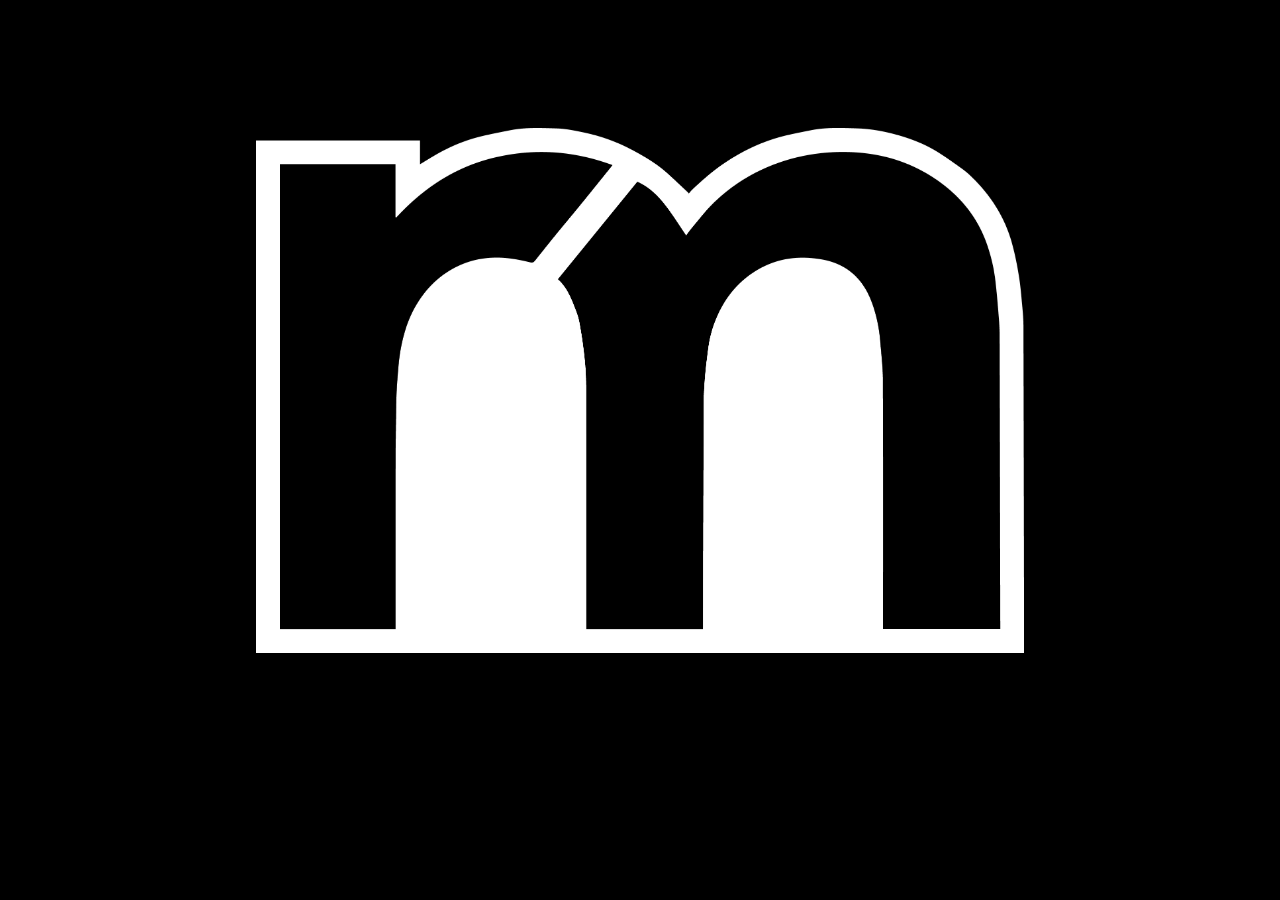
==== commit e64e9193: "update" ====
--- a/index.html
+++ b/index.html
@@ -25,8 +25,8 @@
 -->
 
 <body>
-	<div class="container" id="home">
-		<img src="images/logo.png">
+	<div id="home">
+		<img src="images/logo.png" c;ass="center">
 		</div>
     </body>	
 
--- a/css/stylesheet.css
+++ b/css/stylesheet.css
@@ -3,6 +3,12 @@
   font-style: normal;
   src: url(https://fonts.googleapis.com/css?family=Raleway);
 }
+
+
+html { 
+    background-color: black;
+}
+
 
 /**.navbar {
 	padding: 8px;
@@ -14,6 +20,7 @@
 	z-index: 9999;
 }**/
 
+
 footer {
 	text-align: center;
 }
@@ -21,11 +28,12 @@
 .container {
 	width: 100%;
 	text-align: left;
+  
 }
 
 img {
 	height: auto;
-	width: 30%;
+	width: 60%;
 }
 
 #am img {
@@ -86,4 +94,12 @@
 .graphic img {
 	width: 70%;
 	height: auto;
+}
+
+.center {
+    display: block;
+    margin-left: auto;
+    margin-right: auto;
+    width: 50%;
+    vertical-align: middle;
 }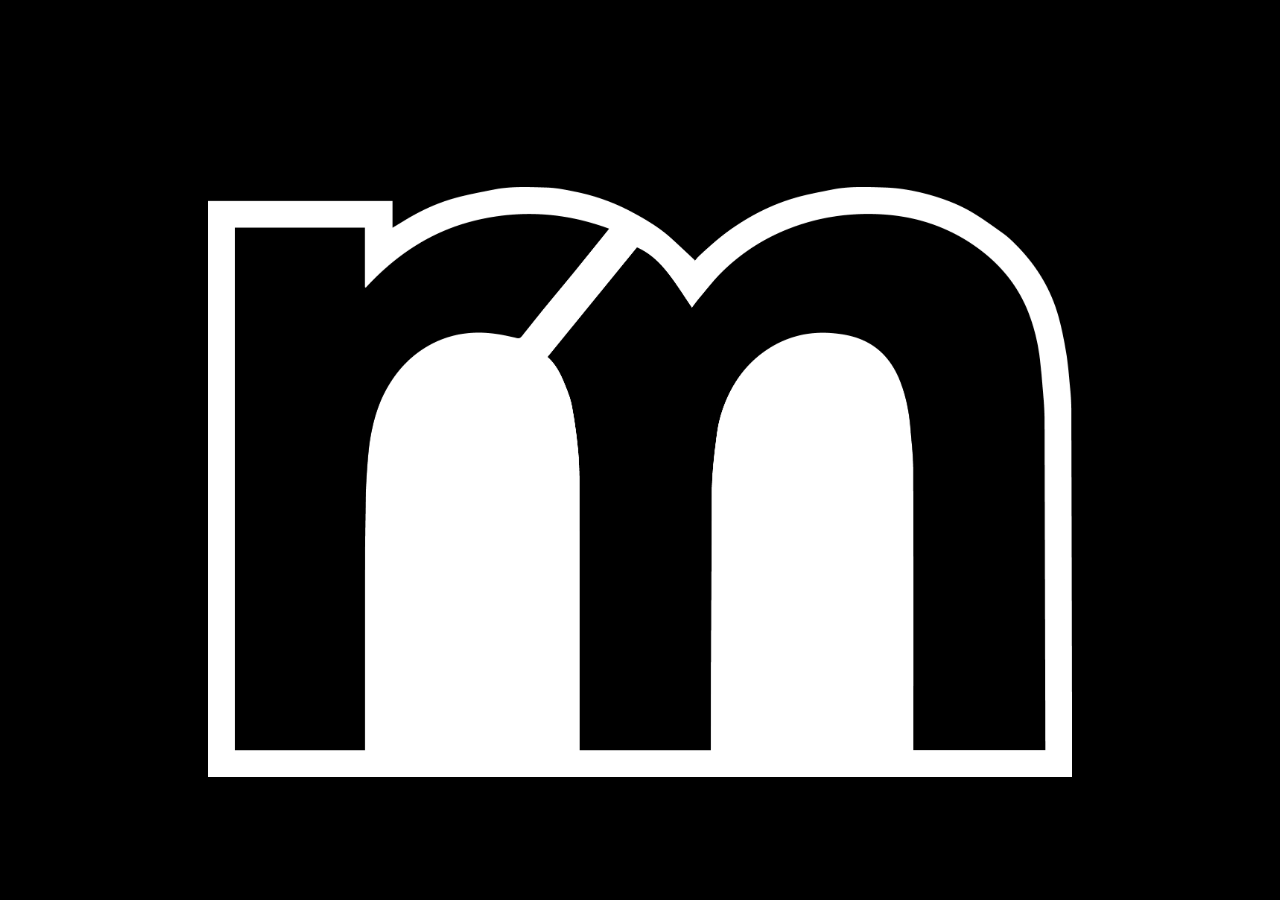
==== commit 5f4ecb43: "RRR w zd help" ====
--- a/index.html
+++ b/index.html
@@ -12,21 +12,10 @@
   	<link rel="stylesheet" href="css/normalize.css">
  	<link rel="stylesheet" href="css/skeleton.css">
 
-<!--
-    <div></div>
-    <nav class="navbar">
-      <div class="container">
-      	<ul>
-      		<a href=""><li class="button">&laquo</li></a>
-      		<a href=""><li class="button">&raquo</li></a>
-      	</ul>
-      </div>
-    </nav>
--->
 
 <body>
-	<div id="home">
-		<img src="images/logo.png" c;ass="center">
+	<div class="container" id="home">
+		<img src="images/logo.png">
 		</div>
     </body>	
 
--- a/css/stylesheet.css
+++ b/css/stylesheet.css
@@ -9,97 +9,31 @@
     background-color: black;
 }
 
-
-/**.navbar {
-	padding: 8px;
-	text-align: left;
-	top: 0px;
-	width: 100%;
-	background-color: white;
-	height: 40px;
-	z-index: 9999;
-}**/
-
-
-footer {
-	text-align: center;
-}
-
 .container {
 	width: 100%;
-	text-align: left;
-  
+    vertical-align: middle; 
+    display: flex;
+    Align-items: center;
+    Justify-content: center;
+    height: 100vh;
 }
 
 img {
 	height: auto;
-	width: 60%;
+	width: 90%;
 }
 
-#am img {
-	height: auto;
-	width: 80%;
+middle {
+    vertical-align: middle;
 }
 
 #home {
 	padding-top: 10%;
 	padding-bottom: 5%;
 	text-align: center;
+    vertical-align: middle;
 }
 
 p {
 	text-align: left;
 }
-
-.project {
-	clear: both;
-	text-align: left;
-	border-top: 1px solid #eee;
-	padding: 4rem 0;
-  	margin-bottom: 0;
-}
-
-#contact {
-	text-align: center;
-}
-
-#contact img {
-	height: auto;
-	width: 60%;
-}
-
-.onegraphic {
-	text-align: right;
-}
-
-.onegraphic img {
-	width: 70%;
-	height: auto;
-}
-
-.twographic {
-	text-align: right;
-}
-
-.twographic img {
-	width: 100%;
-	height: auto;
-}
-
-.graphic {
-	text-align: center;
-
-}
-
-.graphic img {
-	width: 70%;
-	height: auto;
-}
-
-.center {
-    display: block;
-    margin-left: auto;
-    margin-right: auto;
-    width: 50%;
-    vertical-align: middle;
-}